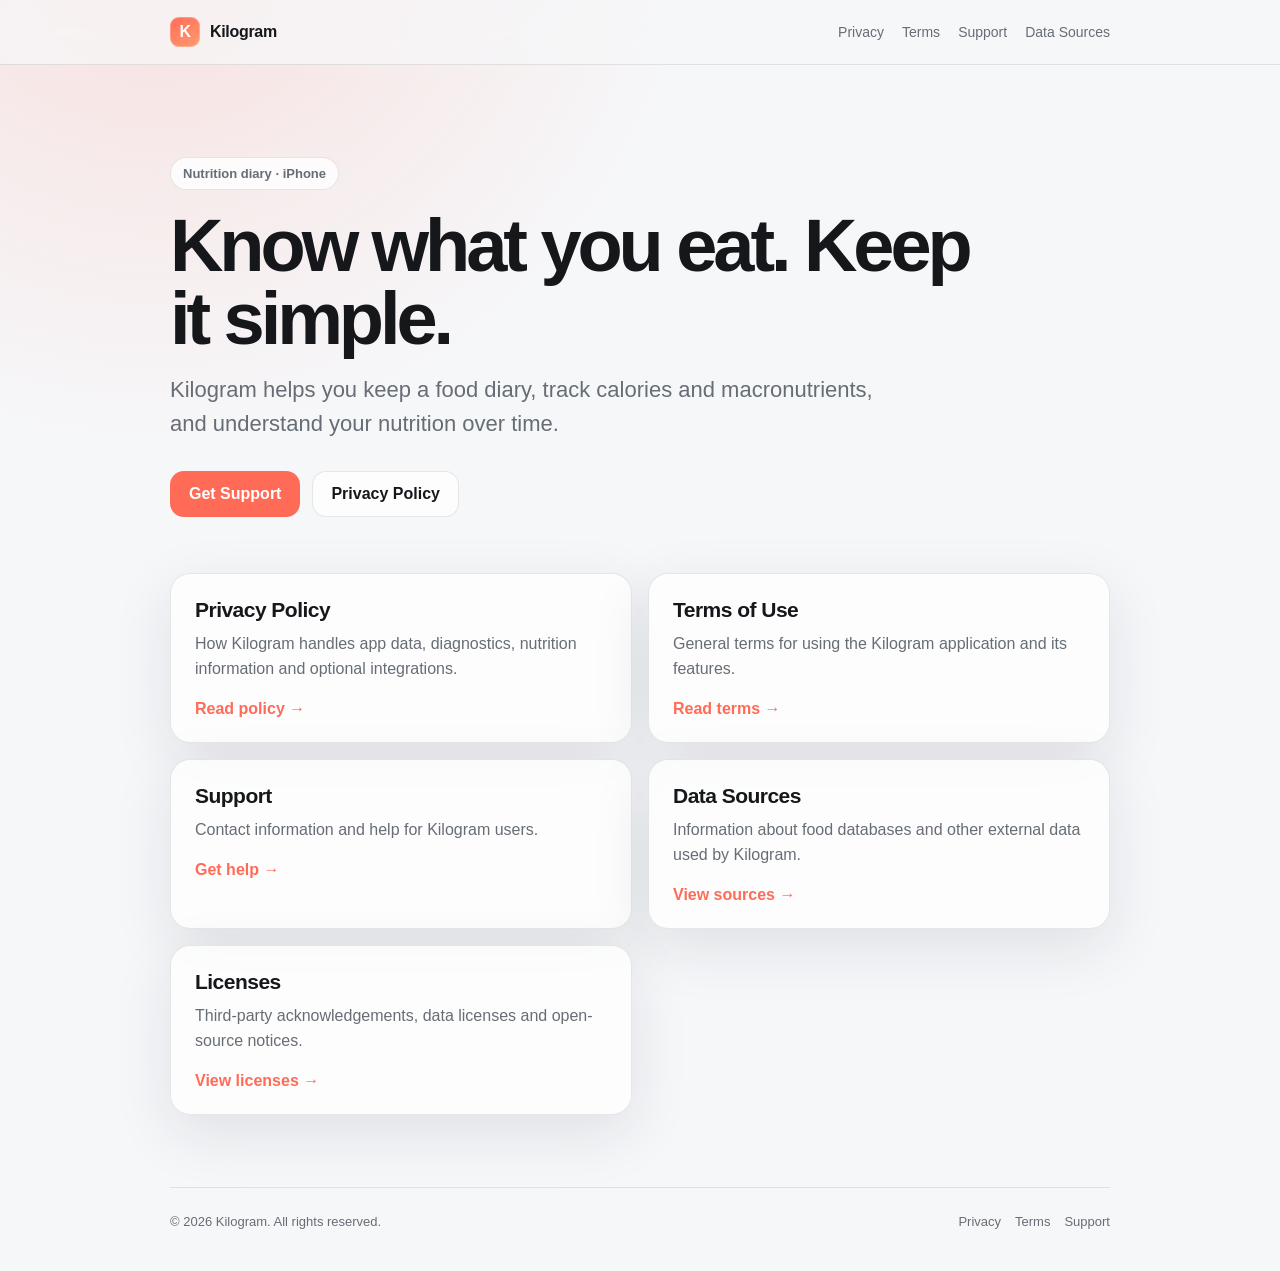
==== index.html @ 19525185 "init" ====
<!doctype html>
<html lang="en">
<head>
  <meta charset="utf-8">
  <meta name="viewport" content="width=device-width, initial-scale=1">
  <meta name="description" content="Kilogram — nutrition diary and calorie tracker. Privacy, terms, support and data source information.">
  <meta name="theme-color" content="#ff6b57">
  <title>Kilogram</title>
  <link rel="stylesheet" href="assets/styles.css">
</head>
<body>
  <header class="site-header">
    <div class="header-inner">
      <a class="brand" href="./"><span class="brand-mark">K</span><span>Kilogram</span></a>
      <nav class="nav" aria-label="Primary">
        <a href="privacy/">Privacy</a>
        <a href="terms/">Terms</a>
        <a href="support/">Support</a>
        <a href="data-sources/">Data Sources</a>
      </nav>
    </div>
  </header>

  <main>
    <section class="hero">
      <span class="eyebrow">Nutrition diary · iPhone</span>
      <h1>Know what you eat. Keep it simple.</h1>
      <p>Kilogram helps you keep a food diary, track calories and macronutrients, and understand your nutrition over time.</p>
      <div class="actions">
        <a class="button primary" href="support/">Get Support</a>
        <a class="button" href="privacy/">Privacy Policy</a>
      </div>
    </section>

    <section class="grid" aria-label="Information">
      <a class="card" href="privacy/">
        <h2>Privacy Policy</h2>
        <p>How Kilogram handles app data, diagnostics, nutrition information and optional integrations.</p>
        <span class="arrow">Read policy →</span>
      </a>
      <a class="card" href="terms/">
        <h2>Terms of Use</h2>
        <p>General terms for using the Kilogram application and its features.</p>
        <span class="arrow">Read terms →</span>
      </a>
      <a class="card" href="support/">
        <h2>Support</h2>
        <p>Contact information and help for Kilogram users.</p>
        <span class="arrow">Get help →</span>
      </a>
      <a class="card" href="data-sources/">
        <h2>Data Sources</h2>
        <p>Information about food databases and other external data used by Kilogram.</p>
        <span class="arrow">View sources →</span>
      </a>
      <a class="card" href="licenses/">
        <h2>Licenses</h2>
        <p>Third-party acknowledgements, data licenses and open-source notices.</p>
        <span class="arrow">View licenses →</span>
      </a>
    </section>
  </main>

  <footer>
    <span>© <span data-current-year></span> Kilogram. All rights reserved.</span>
    <span class="footer-links"><a href="privacy/">Privacy</a><a href="terms/">Terms</a><a href="support/">Support</a></span>
  </footer>
  <script src="assets/site.js"></script>
</body>
</html>
---- assets/styles.css ----
:root {
  color-scheme: light dark;
  --bg: #f6f7f9;
  --surface: rgba(255,255,255,.78);
  --surface-strong: #ffffff;
  --text: #15171a;
  --muted: #676d75;
  --line: rgba(21,23,26,.10);
  --accent: #ff6b57;
  --accent-strong: #e84f3b;
  --shadow: 0 18px 60px rgba(22, 28, 45, .10);
  --radius-xl: 28px;
  --radius-lg: 20px;
  --max: 940px;
}

@media (prefers-color-scheme: dark) {
  :root {
    --bg: #0f1115;
    --surface: rgba(27,30,36,.82);
    --surface-strong: #181b20;
    --text: #f4f5f7;
    --muted: #a6adb7;
    --line: rgba(255,255,255,.10);
    --accent: #ff7a67;
    --accent-strong: #ff8a79;
    --shadow: 0 18px 60px rgba(0,0,0,.26);
  }
}

* { box-sizing: border-box; }
html { scroll-behavior: smooth; }
body {
  margin: 0;
  min-height: 100vh;
  background:
    radial-gradient(circle at 12% -8%, rgba(255,107,87,.18), transparent 34rem),
    var(--bg);
  color: var(--text);
  font-family: -apple-system, BlinkMacSystemFont, "SF Pro Text", "SF Pro Display", "Helvetica Neue", Arial, sans-serif;
  -webkit-font-smoothing: antialiased;
}
a { color: inherit; }

.site-header {
  position: sticky;
  top: 0;
  z-index: 20;
  backdrop-filter: saturate(140%) blur(20px);
  -webkit-backdrop-filter: saturate(140%) blur(20px);
  background: color-mix(in srgb, var(--bg) 72%, transparent);
  border-bottom: 1px solid var(--line);
}
.header-inner {
  width: min(calc(100% - 32px), var(--max));
  min-height: 64px;
  margin: 0 auto;
  display: flex;
  align-items: center;
  justify-content: space-between;
  gap: 18px;
}
.brand {
  display: inline-flex;
  align-items: center;
  gap: 10px;
  text-decoration: none;
  font-weight: 800;
  letter-spacing: -.02em;
}
.brand-mark {
  width: 30px;
  height: 30px;
  border-radius: 9px;
  display: grid;
  place-items: center;
  background: linear-gradient(145deg, var(--accent), #ff9c6f);
  color: white;
  box-shadow: inset 0 0 0 1px rgba(255,255,255,.25);
  font-size: 16px;
}
.nav { display: flex; gap: 18px; flex-wrap: wrap; justify-content: flex-end; }
.nav a { text-decoration: none; color: var(--muted); font-size: 14px; }
.nav a:hover { color: var(--text); }

main { width: min(calc(100% - 32px), var(--max)); margin: 0 auto; }
.hero { padding: 92px 0 56px; }
.eyebrow {
  display: inline-flex;
  align-items: center;
  gap: 8px;
  padding: 8px 12px;
  border: 1px solid var(--line);
  border-radius: 999px;
  color: var(--muted);
  background: var(--surface);
  font-size: 13px;
  font-weight: 650;
}
h1 {
  margin: 20px 0 18px;
  font-size: clamp(42px, 8vw, 74px);
  line-height: .98;
  letter-spacing: -.055em;
  max-width: 820px;
}
.hero p {
  max-width: 720px;
  color: var(--muted);
  font-size: clamp(18px, 3vw, 22px);
  line-height: 1.55;
  margin: 0;
}
.actions { display: flex; flex-wrap: wrap; gap: 12px; margin-top: 30px; }
.button {
  display: inline-flex;
  align-items: center;
  justify-content: center;
  min-height: 46px;
  padding: 0 18px;
  border-radius: 14px;
  border: 1px solid var(--line);
  background: var(--surface);
  text-decoration: none;
  font-weight: 700;
}
.button.primary { background: var(--accent); color: white; border-color: transparent; }
.button.primary:hover { background: var(--accent-strong); }

.grid {
  display: grid;
  grid-template-columns: repeat(2, minmax(0, 1fr));
  gap: 16px;
  padding-bottom: 72px;
}
.card {
  display: block;
  min-height: 170px;
  padding: 24px;
  border: 1px solid var(--line);
  border-radius: var(--radius-lg);
  background: var(--surface);
  box-shadow: var(--shadow);
  text-decoration: none;
}
.card:hover { transform: translateY(-2px); transition: transform .18s ease; }
.card h2 { margin: 0 0 10px; font-size: 21px; letter-spacing: -.025em; }
.card p { margin: 0; color: var(--muted); line-height: 1.55; }
.card .arrow { display: inline-block; margin-top: 18px; color: var(--accent); font-weight: 800; }

.document { padding: 64px 0 84px; }
.document-shell {
  max-width: 820px;
  margin: 0 auto;
  padding: clamp(24px, 5vw, 50px);
  background: var(--surface);
  border: 1px solid var(--line);
  border-radius: var(--radius-xl);
  box-shadow: var(--shadow);
}
.breadcrumb { margin-bottom: 24px; color: var(--muted); font-size: 14px; }
.breadcrumb a { text-decoration: none; }
.document h1 {
  font-size: clamp(38px, 7vw, 58px);
  margin: 0 0 12px;
}
.meta { color: var(--muted); margin: 0 0 32px; }
.document h2 { margin: 38px 0 12px; font-size: 24px; letter-spacing: -.025em; }
.document h3 { margin: 28px 0 10px; font-size: 18px; }
.document p, .document li { line-height: 1.7; }
.document p, .document ul { color: color-mix(in srgb, var(--text) 84%, var(--muted)); }
.document ul { padding-left: 22px; }
.notice {
  margin: 24px 0;
  padding: 16px 18px;
  border-radius: 14px;
  border: 1px solid color-mix(in srgb, var(--accent) 28%, var(--line));
  background: color-mix(in srgb, var(--accent) 9%, var(--surface));
}
.placeholder {
  font-family: ui-monospace, SFMono-Regular, Menlo, Monaco, Consolas, monospace;
  padding: 2px 6px;
  border-radius: 6px;
  background: color-mix(in srgb, var(--accent) 12%, transparent);
}

footer {
  width: min(calc(100% - 32px), var(--max));
  margin: 0 auto;
  padding: 26px 0 42px;
  border-top: 1px solid var(--line);
  color: var(--muted);
  font-size: 13px;
  display: flex;
  flex-wrap: wrap;
  justify-content: space-between;
  gap: 12px;
}
.footer-links { display: flex; gap: 14px; flex-wrap: wrap; }
.footer-links a { text-decoration: none; }

@media (max-width: 720px) {
  .header-inner { align-items: flex-start; padding: 14px 0; }
  .nav { gap: 10px 14px; }
  .hero { padding-top: 66px; }
  .grid { grid-template-columns: 1fr; }
}

@media (max-width: 520px) {
  .site-header { position: static; }
  .header-inner { flex-direction: column; }
  .nav { justify-content: flex-start; }
}
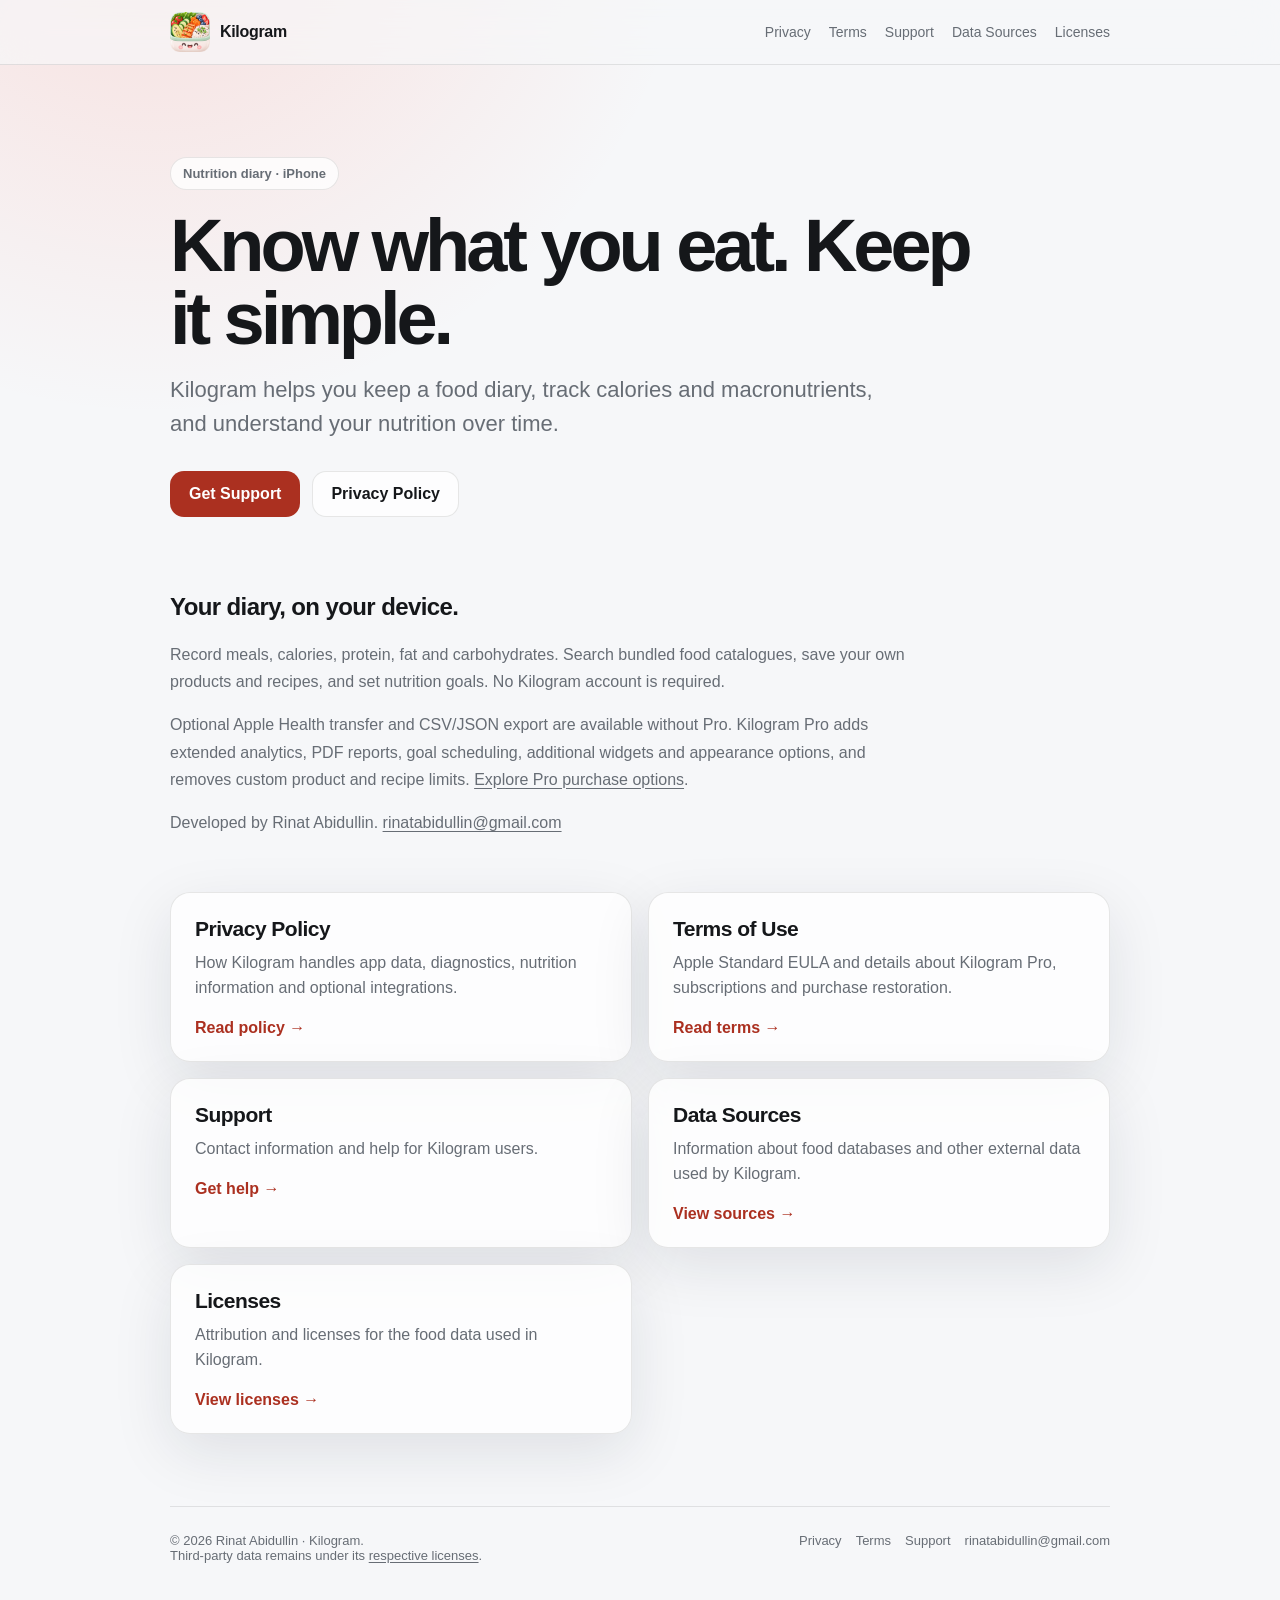
==== commit 67f8161f: "Обновлены документы, контакты и иконка сайта Kilogram, добавлены проверки сайта" ====
--- a/index.html
+++ b/index.html
@@ -3,25 +3,28 @@
 <head>
   <meta charset="utf-8">
   <meta name="viewport" content="width=device-width, initial-scale=1">
-  <meta name="description" content="Kilogram — nutrition diary and calorie tracker. Privacy, terms, support and data source information.">
+  <meta name="description" content="Kilogram — nutrition diary and calorie tracker. Privacy, terms, support and food data sources.">
   <meta name="theme-color" content="#ff6b57">
-  <title>Kilogram</title>
-  <link rel="stylesheet" href="assets/styles.css">
+  <title>Nutrition diary — Kilogram</title>
+  <link rel="icon" type="image/png" href="./assets/kilogram-app-icon.png">
+  <link rel="apple-touch-icon" href="./assets/kilogram-app-icon.png">
+  <link rel="stylesheet" href="./assets/styles.css">
 </head>
 <body>
+  <a class="skip-link" href="#main">Skip to content</a>
   <header class="site-header">
     <div class="header-inner">
-      <a class="brand" href="./"><span class="brand-mark">K</span><span>Kilogram</span></a>
+      <a class="brand" href="./"><img class="brand-mark" src="./assets/kilogram-app-icon.png" width="40" height="40" alt=""><span>Kilogram</span></a>
       <nav class="nav" aria-label="Primary">
-        <a href="privacy/">Privacy</a>
-        <a href="terms/">Terms</a>
-        <a href="support/">Support</a>
-        <a href="data-sources/">Data Sources</a>
+        <a href="./privacy/">Privacy</a>
+        <a href="./terms/">Terms</a>
+        <a href="./support/">Support</a>
+        <a href="./data-sources/">Data Sources</a>
+        <a href="./licenses/">Licenses</a>
       </nav>
     </div>
   </header>
-
-  <main>
+  <main id="main" tabindex="-1">
     <section class="hero">
       <span class="eyebrow">Nutrition diary · iPhone</span>
       <h1>Know what you eat. Keep it simple.</h1>
@@ -32,6 +35,13 @@
       </div>
     </section>
 
+    <section class="feature-summary" aria-labelledby="features-title">
+      <h2 id="features-title">Your diary, on your device.</h2>
+      <p>Record meals, calories, protein, fat and carbohydrates. Search bundled food catalogues, save your own products and recipes, and set nutrition goals. No Kilogram account is required.</p>
+      <p>Optional Apple Health transfer and CSV/JSON export are available without Pro. Kilogram Pro adds extended analytics, PDF reports, goal scheduling, additional widgets and appearance options, and removes custom product and recipe limits. <a href="terms/">Explore Pro purchase options</a>.</p>
+      <p>Developed by Rinat Abidullin. <a href="mailto:rinatabidullin@gmail.com">rinatabidullin@gmail.com</a></p>
+    </section>
+
     <section class="grid" aria-label="Information">
       <a class="card" href="privacy/">
         <h2>Privacy Policy</h2>
@@ -40,7 +50,7 @@
       </a>
       <a class="card" href="terms/">
         <h2>Terms of Use</h2>
-        <p>General terms for using the Kilogram application and its features.</p>
+        <p>Apple Standard EULA and details about Kilogram Pro, subscriptions and purchase restoration.</p>
         <span class="arrow">Read terms →</span>
       </a>
       <a class="card" href="support/">
@@ -55,16 +65,15 @@
       </a>
       <a class="card" href="licenses/">
         <h2>Licenses</h2>
-        <p>Third-party acknowledgements, data licenses and open-source notices.</p>
+        <p>Attribution and licenses for the food data used in Kilogram.</p>
         <span class="arrow">View licenses →</span>
       </a>
     </section>
   </main>
-
   <footer>
-    <span>© <span data-current-year></span> Kilogram. All rights reserved.</span>
-    <span class="footer-links"><a href="privacy/">Privacy</a><a href="terms/">Terms</a><a href="support/">Support</a></span>
+    <span>© <span data-current-year>2026</span> Rinat Abidullin · Kilogram.<br>Third-party data remains under its <a href="./licenses/">respective licenses</a>.</span>
+    <span class="footer-links"><a href="./privacy/">Privacy</a><a href="./terms/">Terms</a><a href="./support/">Support</a><a href="mailto:rinatabidullin@gmail.com">rinatabidullin@gmail.com</a></span>
   </footer>
-  <script src="assets/site.js"></script>
+  <script src="./assets/site.js" defer></script>
 </body>
 </html>
--- a/assets/styles.css
+++ b/assets/styles.css
@@ -6,8 +6,8 @@
   --text: #15171a;
   --muted: #676d75;
   --line: rgba(21,23,26,.10);
-  --accent: #ff6b57;
-  --accent-strong: #e84f3b;
+  --accent: #ab3020;
+  --accent-strong: #912719;
   --shadow: 0 18px 60px rgba(22, 28, 45, .10);
   --radius-xl: 28px;
   --radius-lg: 20px;
@@ -22,14 +22,14 @@
     --text: #f4f5f7;
     --muted: #a6adb7;
     --line: rgba(255,255,255,.10);
-    --accent: #ff7a67;
+    --accent: #ff8a79;
     --accent-strong: #ff8a79;
     --shadow: 0 18px 60px rgba(0,0,0,.26);
   }
 }
 
 * { box-sizing: border-box; }
-html { scroll-behavior: smooth; }
+html { scroll-behavior: smooth; scroll-padding-top: 100px; }
 body {
   margin: 0;
   min-height: 100vh;
@@ -40,7 +40,16 @@
   font-family: -apple-system, BlinkMacSystemFont, "SF Pro Text", "SF Pro Display", "Helvetica Neue", Arial, sans-serif;
   -webkit-font-smoothing: antialiased;
 }
-a { color: inherit; }
+a { color: inherit; text-underline-offset: .18em; }
+body { overflow-wrap: anywhere; }
+:focus-visible { outline: 3px solid var(--accent); outline-offset: 4px; }
+.skip-link { position: absolute; left: 16px; top: -100px; z-index: 30; padding: 12px 16px; background: var(--surface-strong); }
+.skip-link:focus { top: 12px; }
+.nav a[aria-current="page"] { color: var(--text); text-decoration: underline; }
+.feature-summary { max-width: 760px; padding-bottom: 40px; }
+.feature-summary h2 { letter-spacing: -.025em; }
+.feature-summary p { line-height: 1.7; color: var(--muted); }
+main:focus { outline: none; }
 
 .site-header {
   position: sticky;
@@ -69,18 +78,15 @@
   letter-spacing: -.02em;
 }
 .brand-mark {
-  width: 30px;
-  height: 30px;
-  border-radius: 9px;
-  display: grid;
-  place-items: center;
-  background: linear-gradient(145deg, var(--accent), #ff9c6f);
-  color: white;
-  box-shadow: inset 0 0 0 1px rgba(255,255,255,.25);
-  font-size: 16px;
+  width: 40px;
+  height: 40px;
+  aspect-ratio: 1;
+  flex: 0 0 auto;
+  display: block;
+  object-fit: contain;
 }
 .nav { display: flex; gap: 18px; flex-wrap: wrap; justify-content: flex-end; }
-.nav a { text-decoration: none; color: var(--muted); font-size: 14px; }
+.nav a { text-decoration: none; color: var(--muted); font-size: .875rem; }
 .nav a:hover { color: var(--text); }
 
 main { width: min(calc(100% - 32px), var(--max)); margin: 0 auto; }
@@ -94,12 +100,12 @@
   border-radius: 999px;
   color: var(--muted);
   background: var(--surface);
-  font-size: 13px;
+  font-size: .8125rem;
   font-weight: 650;
 }
 h1 {
   margin: 20px 0 18px;
-  font-size: clamp(42px, 8vw, 74px);
+  font-size: clamp(2.625rem, 8vw, 4.625rem);
   line-height: .98;
   letter-spacing: -.055em;
   max-width: 820px;
@@ -107,7 +113,7 @@
 .hero p {
   max-width: 720px;
   color: var(--muted);
-  font-size: clamp(18px, 3vw, 22px);
+  font-size: clamp(1.125rem, 3vw, 1.375rem);
   line-height: 1.55;
   margin: 0;
 }
@@ -124,7 +130,7 @@
   text-decoration: none;
   font-weight: 700;
 }
-.button.primary { background: var(--accent); color: white; border-color: transparent; }
+.button.primary { background: var(--accent); color: var(--surface-strong); border-color: transparent; }
 .button.primary:hover { background: var(--accent-strong); }
 
 .grid {
@@ -144,7 +150,7 @@
   text-decoration: none;
 }
 .card:hover { transform: translateY(-2px); transition: transform .18s ease; }
-.card h2 { margin: 0 0 10px; font-size: 21px; letter-spacing: -.025em; }
+.card h2 { margin: 0 0 10px; font-size: 1.3125rem; letter-spacing: -.025em; }
 .card p { margin: 0; color: var(--muted); line-height: 1.55; }
 .card .arrow { display: inline-block; margin-top: 18px; color: var(--accent); font-weight: 800; }
 
@@ -158,15 +164,16 @@
   border-radius: var(--radius-xl);
   box-shadow: var(--shadow);
 }
-.breadcrumb { margin-bottom: 24px; color: var(--muted); font-size: 14px; }
+.breadcrumb { margin-bottom: 24px; color: var(--muted); font-size: .875rem; }
 .breadcrumb a { text-decoration: none; }
 .document h1 {
-  font-size: clamp(38px, 7vw, 58px);
+  line-height: 1.08;
+  font-size: clamp(2.375rem, 7vw, 3.625rem);
   margin: 0 0 12px;
 }
 .meta { color: var(--muted); margin: 0 0 32px; }
-.document h2 { margin: 38px 0 12px; font-size: 24px; letter-spacing: -.025em; }
-.document h3 { margin: 28px 0 10px; font-size: 18px; }
+.document h2 { margin: 38px 0 12px; font-size: 1.5rem; letter-spacing: -.025em; }
+.document h3 { margin: 28px 0 10px; font-size: 1.125rem; }
 .document p, .document li { line-height: 1.7; }
 .document p, .document ul { color: color-mix(in srgb, var(--text) 84%, var(--muted)); }
 .document ul { padding-left: 22px; }
@@ -177,12 +184,6 @@
   border: 1px solid color-mix(in srgb, var(--accent) 28%, var(--line));
   background: color-mix(in srgb, var(--accent) 9%, var(--surface));
 }
-.placeholder {
-  font-family: ui-monospace, SFMono-Regular, Menlo, Monaco, Consolas, monospace;
-  padding: 2px 6px;
-  border-radius: 6px;
-  background: color-mix(in srgb, var(--accent) 12%, transparent);
-}
 
 footer {
   width: min(calc(100% - 32px), var(--max));
@@ -190,7 +191,7 @@
   padding: 26px 0 42px;
   border-top: 1px solid var(--line);
   color: var(--muted);
-  font-size: 13px;
+  font-size: .8125rem;
   display: flex;
   flex-wrap: wrap;
   justify-content: space-between;
@@ -211,3 +212,8 @@
   .header-inner { flex-direction: column; }
   .nav { justify-content: flex-start; }
 }
+
+@media (prefers-reduced-motion: reduce) {
+  html { scroll-behavior: auto; }
+  .card:hover { transform: none; transition: none; }
+}
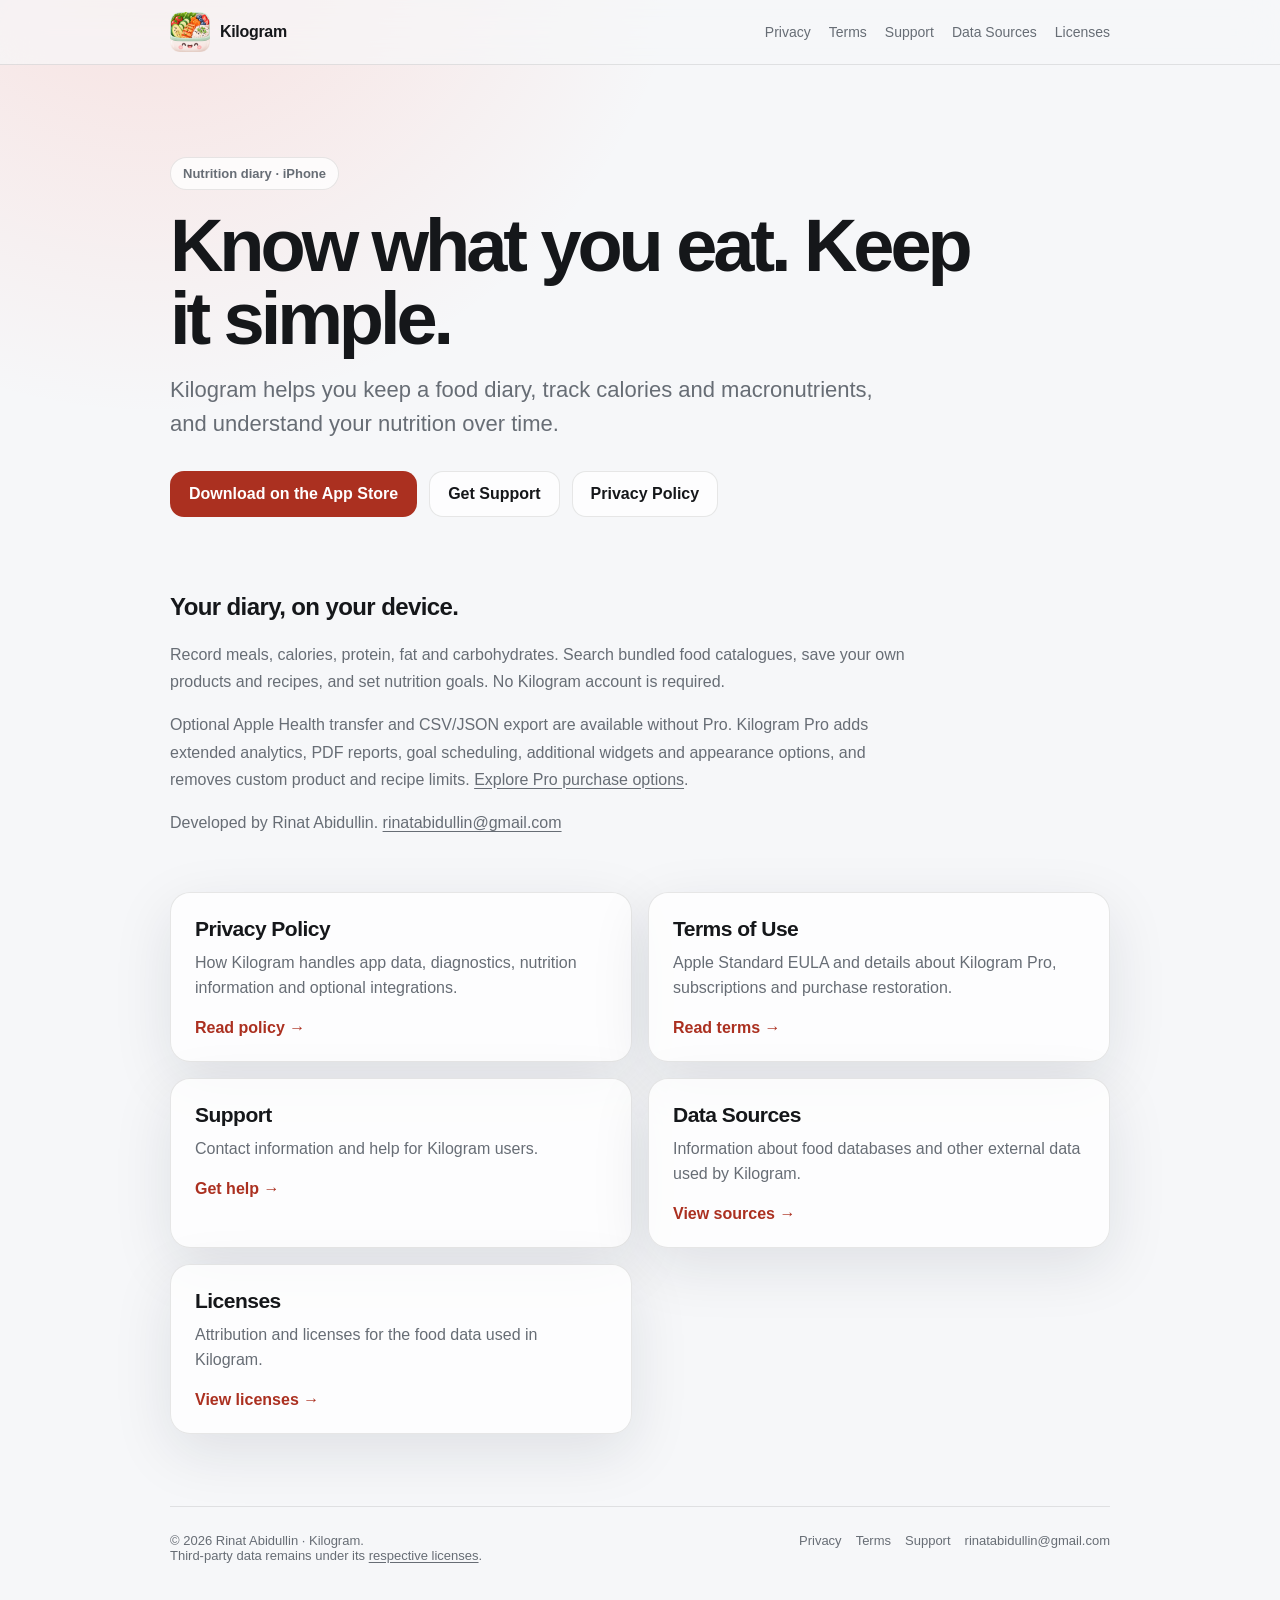
==== commit 850a140f: "Добавлена ссылка на iOS-приложение в App Store на главную страницу" ====
--- a/index.html
+++ b/index.html
@@ -30,7 +30,8 @@
       <h1>Know what you eat. Keep it simple.</h1>
       <p>Kilogram helps you keep a food diary, track calories and macronutrients, and understand your nutrition over time.</p>
       <div class="actions">
-        <a class="button primary" href="support/">Get Support</a>
+        <a class="button primary" href="https://apps.apple.com/app/id1133175657">Download on the App Store</a>
+        <a class="button" href="support/">Get Support</a>
         <a class="button" href="privacy/">Privacy Policy</a>
       </div>
     </section>
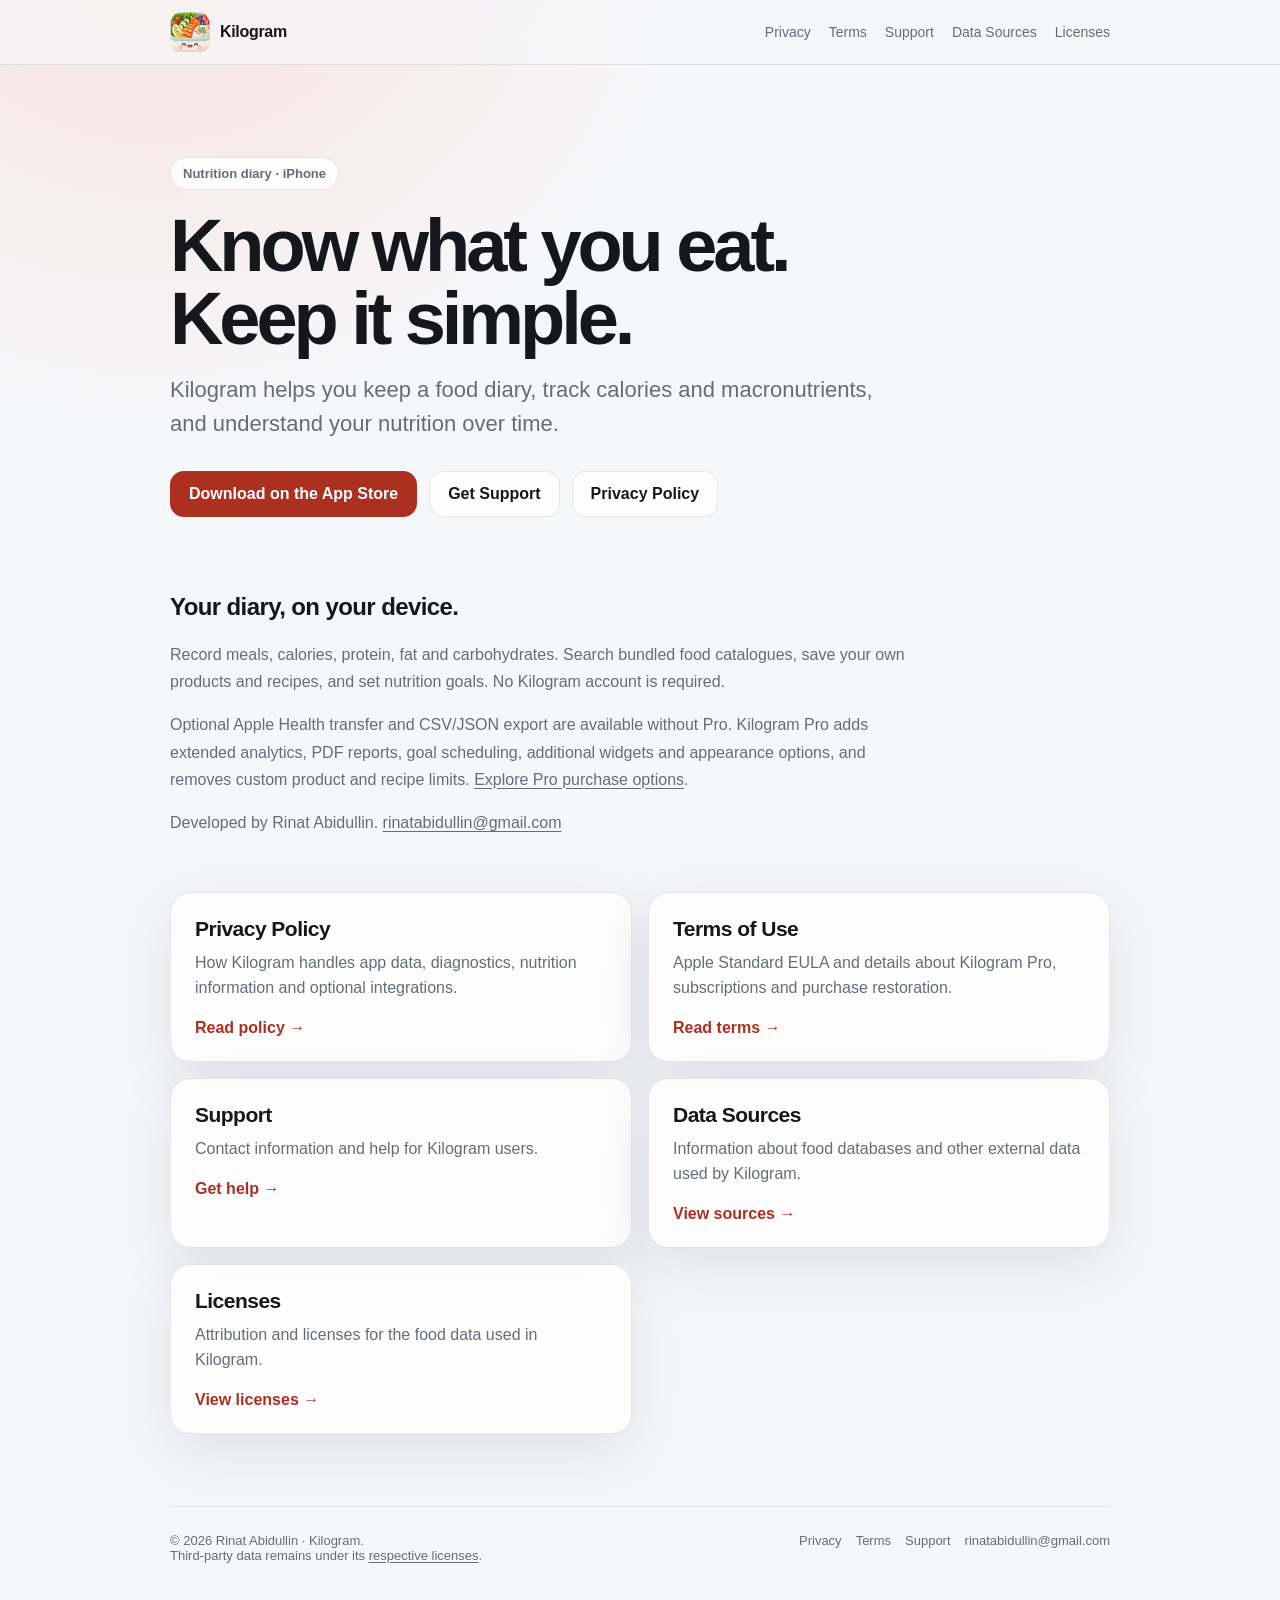
==== commit 22afc7dd: "Заголовок главной страницы разделён на две строки" ====
--- a/index.html
+++ b/index.html
@@ -27,7 +27,7 @@
   <main id="main" tabindex="-1">
     <section class="hero">
       <span class="eyebrow">Nutrition diary · iPhone</span>
-      <h1>Know what you eat. Keep it simple.</h1>
+      <h1>Know what you eat.<br>Keep it simple.</h1>
       <p>Kilogram helps you keep a food diary, track calories and macronutrients, and understand your nutrition over time.</p>
       <div class="actions">
         <a class="button primary" href="https://apps.apple.com/app/id1133175657">Download on the App Store</a>
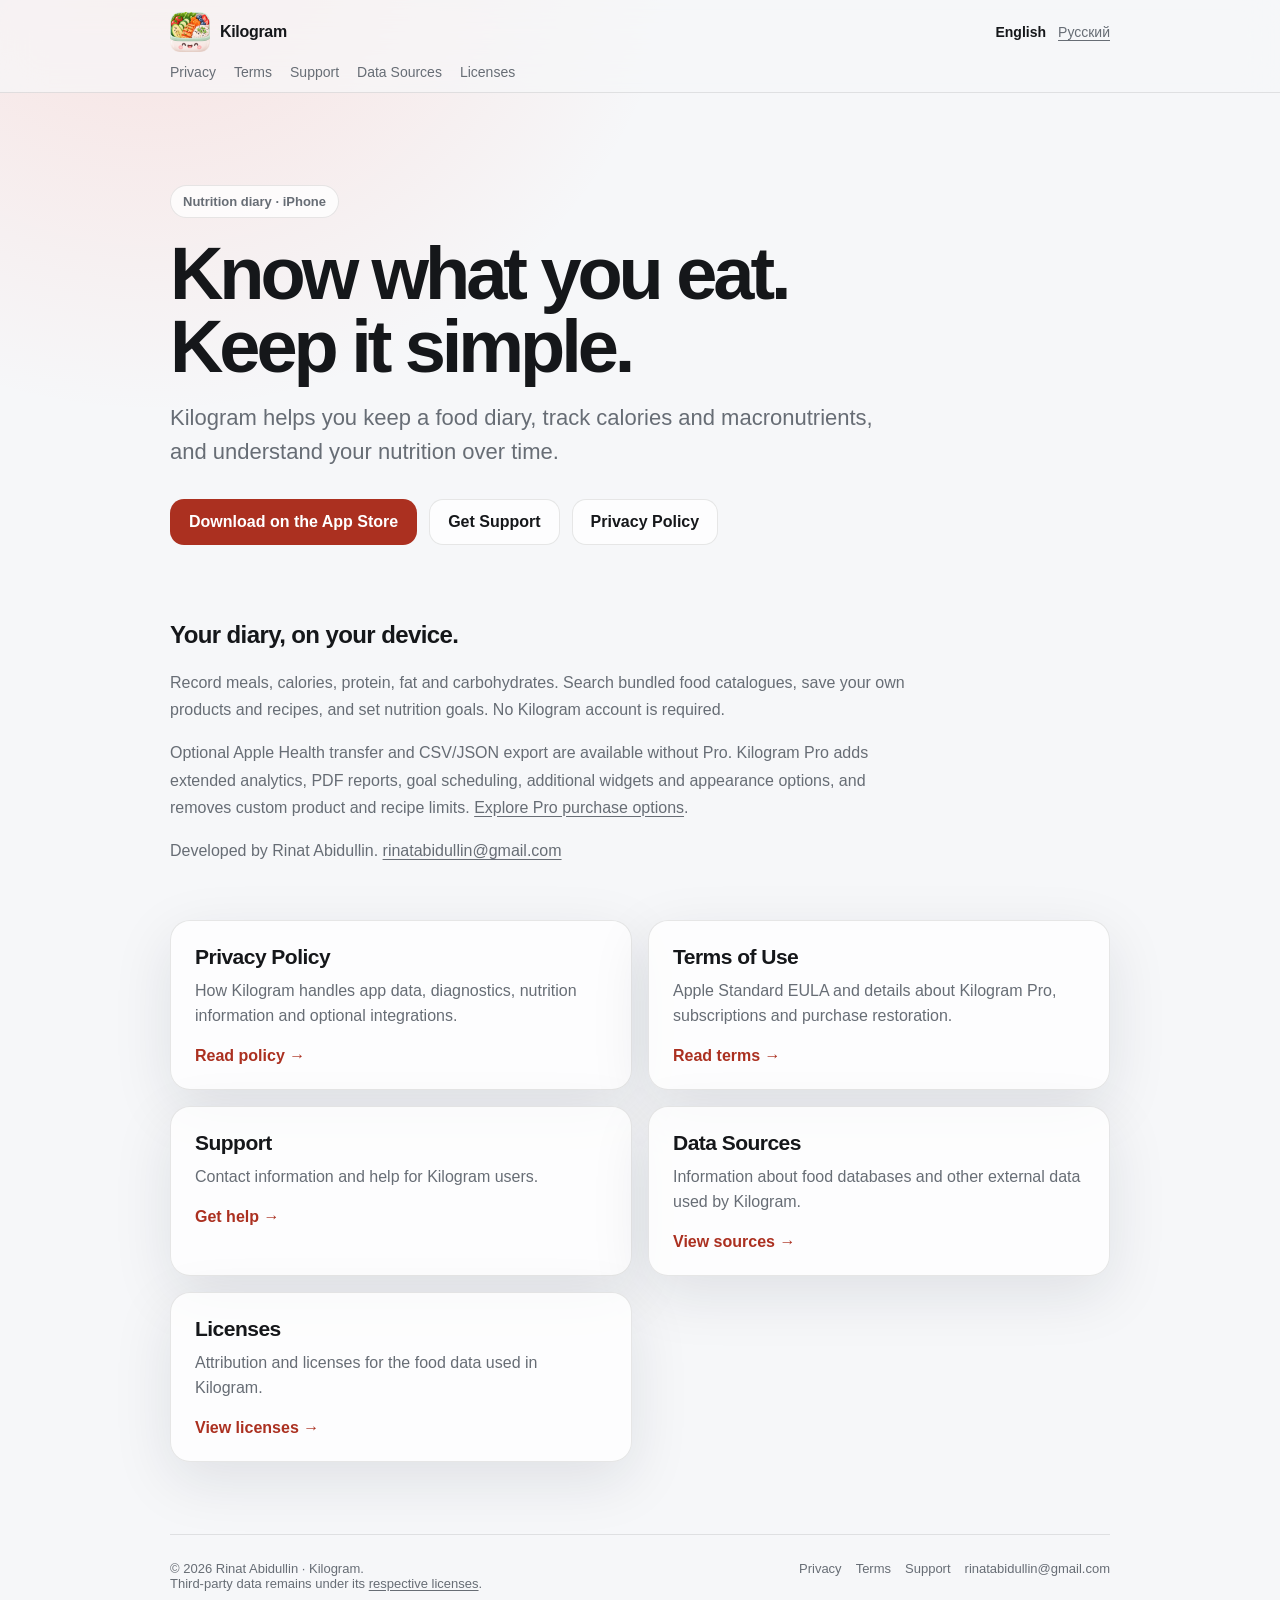
==== commit d37967b9: "Добавлены русская локализация сайта и правила синхронизации переводов" ====
--- a/index.html
+++ b/index.html
@@ -9,12 +9,19 @@
   <link rel="icon" type="image/png" href="./assets/kilogram-app-icon.png">
   <link rel="apple-touch-icon" href="./assets/kilogram-app-icon.png">
   <link rel="stylesheet" href="./assets/styles.css">
+  <link rel="canonical" href="https://rinatabidullin.github.io/kilogram-site/">
+  <link rel="alternate" hreflang="en" href="https://rinatabidullin.github.io/kilogram-site/">
+  <link rel="alternate" hreflang="ru" href="https://rinatabidullin.github.io/kilogram-site/ru/">
 </head>
 <body>
   <a class="skip-link" href="#main">Skip to content</a>
   <header class="site-header">
     <div class="header-inner">
       <a class="brand" href="./"><img class="brand-mark" src="./assets/kilogram-app-icon.png" width="40" height="40" alt=""><span>Kilogram</span></a>
+      <nav class="language-switcher" aria-label="Language">
+        <a href="./" lang="en" hreflang="en" aria-current="page">English</a>
+        <a href="ru/" lang="ru" hreflang="ru">Русский</a>
+      </nav>
       <nav class="nav" aria-label="Primary">
         <a href="./privacy/">Privacy</a>
         <a href="./terms/">Terms</a>
--- a/assets/styles.css
+++ b/assets/styles.css
@@ -43,8 +43,8 @@
 a { color: inherit; text-underline-offset: .18em; }
 body { overflow-wrap: anywhere; }
 :focus-visible { outline: 3px solid var(--accent); outline-offset: 4px; }
-.skip-link { position: absolute; left: 16px; top: -100px; z-index: 30; padding: 12px 16px; background: var(--surface-strong); }
-.skip-link:focus { top: 12px; }
+.skip-link { position: absolute; left: 16px; top: 12px; max-width: calc(100% - 32px); transform: translateY(-200%); z-index: 30; padding: 12px 16px; background: var(--surface-strong); }
+.skip-link:focus { transform: none; }
 .nav a[aria-current="page"] { color: var(--text); text-decoration: underline; }
 .feature-summary { max-width: 760px; padding-bottom: 40px; }
 .feature-summary h2 { letter-spacing: -.025em; }
@@ -65,12 +65,14 @@
   min-height: 64px;
   margin: 0 auto;
   display: flex;
-  align-items: center;
-  justify-content: space-between;
-  gap: 18px;
+  flex-wrap: wrap;
+  align-items: center;
+  gap: 12px 18px;
+  padding: 12px 0;
 }
 .brand {
   display: inline-flex;
+  flex-shrink: 0;
   align-items: center;
   gap: 10px;
   text-decoration: none;
@@ -85,9 +87,19 @@
   display: block;
   object-fit: contain;
 }
-.nav { display: flex; gap: 18px; flex-wrap: wrap; justify-content: flex-end; }
+.nav { width: 100%; display: flex; gap: 10px 18px; flex-wrap: wrap; }
 .nav a { text-decoration: none; color: var(--muted); font-size: .875rem; }
 .nav a:hover { color: var(--text); }
+.language-switcher {
+  margin-left: auto;
+  display: flex;
+  flex-wrap: wrap;
+  justify-content: flex-end;
+  gap: 4px 12px;
+  font-size: .875rem;
+}
+.language-switcher a { padding: 6px 0; color: var(--muted); white-space: nowrap; }
+.language-switcher a[aria-current="page"] { color: var(--text); font-weight: 700; text-decoration: none; }
 
 main { width: min(calc(100% - 32px), var(--max)); margin: 0 auto; }
 .hero { padding: 92px 0 56px; }
@@ -123,7 +135,8 @@
   align-items: center;
   justify-content: center;
   min-height: 46px;
-  padding: 0 18px;
+  padding: 10px 18px;
+  text-align: center;
   border-radius: 14px;
   border: 1px solid var(--line);
   background: var(--surface);
@@ -167,6 +180,7 @@
 .breadcrumb { margin-bottom: 24px; color: var(--muted); font-size: .875rem; }
 .breadcrumb a { text-decoration: none; }
 .document h1 {
+  hyphens: auto;
   line-height: 1.08;
   font-size: clamp(2.375rem, 7vw, 3.625rem);
   margin: 0 0 12px;
@@ -201,16 +215,14 @@
 .footer-links a { text-decoration: none; }
 
 @media (max-width: 720px) {
-  .header-inner { align-items: flex-start; padding: 14px 0; }
+  .site-header { position: static; }
   .nav { gap: 10px 14px; }
   .hero { padding-top: 66px; }
   .grid { grid-template-columns: 1fr; }
 }
 
 @media (max-width: 520px) {
-  .site-header { position: static; }
-  .header-inner { flex-direction: column; }
-  .nav { justify-content: flex-start; }
+  .header-inner { column-gap: 12px; }
 }
 
 @media (prefers-reduced-motion: reduce) {
